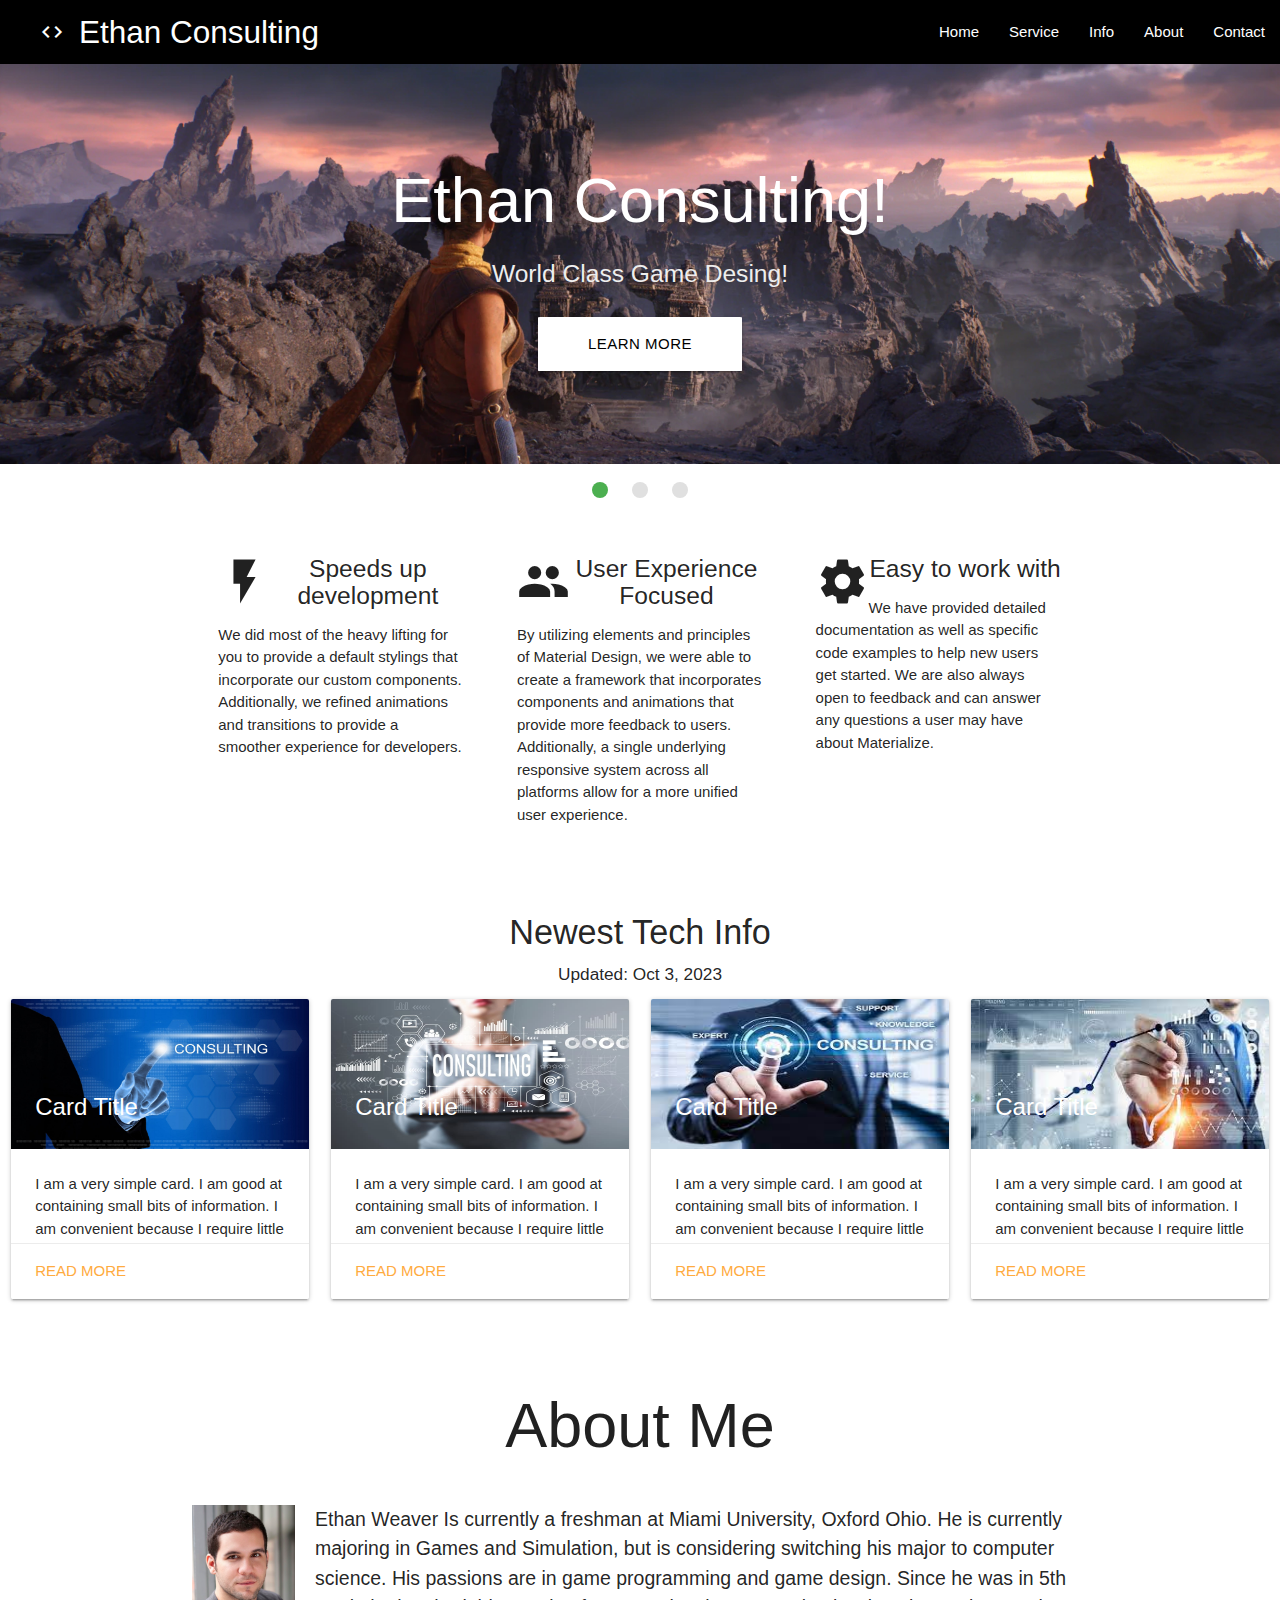
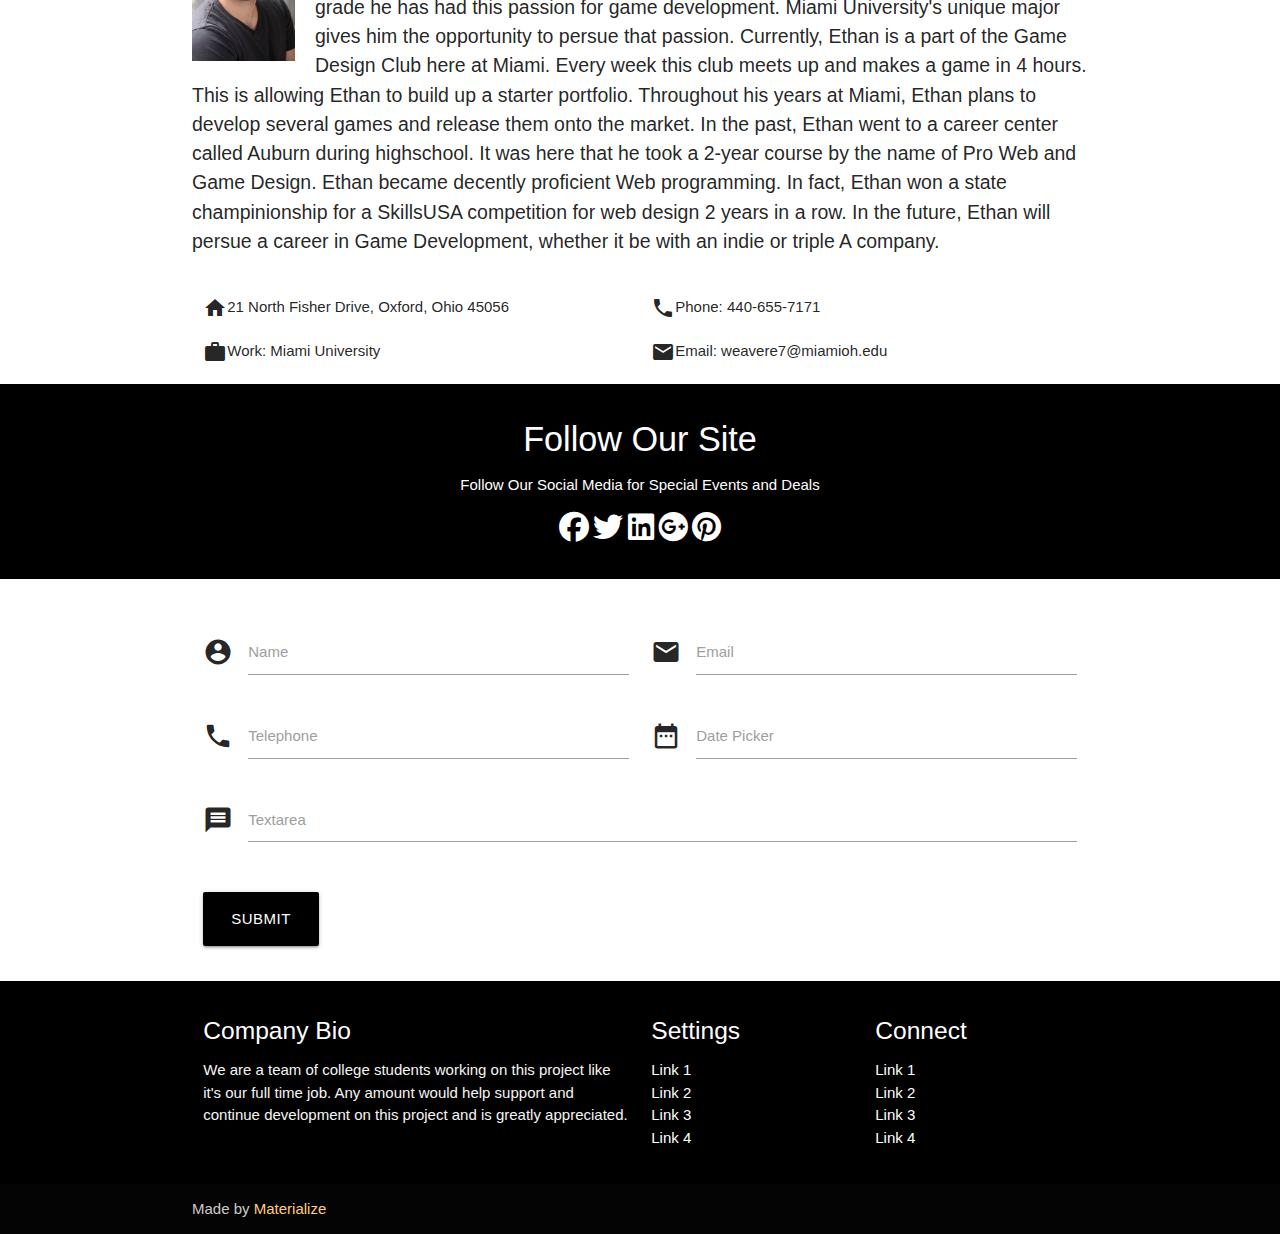
==== Assignment2/index.html @ a271a13d "Add files via upload" ====
<! -- It is after downloading a template from materializecss site and customizing it -->
    <!-- to darken the image pinetools.com/darken-image-->

    <!DOCTYPE html>
    <html lang="en">

    <head>
        <meta http-equiv="Content-Type" content="text/html; charset=UTF-8" />
        <meta name="viewport" content="width=device-width, initial-scale=1, maximum-scale=1.0" />
        <title>Tech Consulting</title>

        <!-- CSS  -->
        <link href="https://fonts.googleapis.com/icon?family=Material+Icons" rel="stylesheet">
        <link rel="stylesheet" href="https://cdnjs.cloudflare.com/ajax/libs/materialize/1.0.0/css/materialize.min.css">
        <link rel="stylesheet" href="https://cdnjs.cloudflare.com/ajax/libs/font-awesome/6.1.1/css/all.min.css">
        <link href="css/style.css" type="text/css" rel="stylesheet" media="screen,projection" />
        <!--  Scripts-->
        <script src="https://code.jquery.com/jquery-3.7.1.min.js"></script>
        <script src="https://cdnjs.cloudflare.com/ajax/libs/materialize/1.0.0/js/materialize.min.js"></script>
        <script>
            $(document).ready(function() {
                $('.sidenav').sidenav();
                $('.slider').slider();
                //$('.slider').slider({fullWidth: true, indicators: false, height: 500, interval: 6000});
                $('.scrollspy').scrollSpy();
                $('.datepicker').datepicker();
            });

        </script>
        <style>
            .headshot {
                float: left;
                height: 8em;
                margin-right: 1em;
                margin-bottom: 1em;
            }

            .aboutText {
                font-size: 1.3em;
            }
            
            .material-icons{
                float:left;
            }
        </style>
    </head>

    <body id="home">
        <!-- navigation bar -->
        <nav class="" role="navigation">
            <div class="nav-wrapper black lighten-1"><a id="logo-container" href="#" class="brand-logo"><i class="large material-icons">code</i>Ethan Consulting</a>
                <ul class="right hide-on-med-and-down">
                    <li><a href="#home">Home</a></li>
                    <li><a href="#service">Service</a></li>
                    <li><a href="#info">Info</a></li>
                    <li><a href="#about">About</a></li>
                    <li><a href="#contact">Contact</a></li>
                </ul>

                <ul id="nav-mobile" class="sidenav">
                    <li><a href="#home">Home</a></li>
                    <li><a href="#service">Service</a></li>
                    <li><a href="#info">Info</a></li>
                    <li><a href="#about">About</a></li>
                    <li><a href="#contact">Contact</a></li>
                </ul>
                <a href="#" data-target="nav-mobile" class="sidenav-trigger"><i class="material-icons menu">menu</i></a>
            </div>
        </nav>
        <!-- Slider -->
        <section class="slider">
            <ul class="slides">
                <li>
                    <img src="images/unreal.png"> <!-- random image -->
                    <div class="caption center-align">
                        <h1>Ethan Consulting!</h1>
                        <h5 class="light grey-text text-lighten-3">World Class Game Desing!</h5>
                        <a class="waves-effect waves-light btn btn-large white black-text">Learn More</a>
                    </div>
                </li>
                <li>
                    <img src="images/code.jpg"> <!-- random image -->
                    <div class="caption left-align">
                        <h1>Programmers of The Century</h1>
                        <h5 class="light grey-text text-lighten-3">From developers to innovators.</h5>
                        <a class="waves-effect waves-light btn btn-large white black-text">Learn More</a>

                    </div>
                </li>
                <li>
                    <img src="images/code2.jpg"> <!-- random image -->
                    <div class="caption right-align">
                        <h1>Ethical Hacking</h1>
                        <h5 class="light grey-text text-lighten-3">Opportunities In Ethical Hacking!</h5>
                        <a class="waves-effect waves-light btn btn-large white black-text">Learn More</a>
                    </div>
                </li>
            </ul>
        </section>

        <!-- Services -->
        <div id="service" class="container scrollspy">
            <div class="section">

                <!--   Icon Section   -->
                <div class="row">
                    <div class="col s12 m4">
                        <div class="icon-block">
                            <h2 class="center light-black-text"><i class="material-icons">flash_on</i></h2>
                            <h5 class="center">Speeds up development</h5>

                            <p class="light">We did most of the heavy lifting for you to provide a default stylings that incorporate our custom components. Additionally, we refined animations and transitions to provide a smoother experience for developers.</p>
                        </div>
                    </div>

                    <div class="col s12 m4">
                        <div class="icon-block">
                            <h2 class="center light-black-text"><i class="material-icons">group</i></h2>
                            <h5 class="center">User Experience Focused</h5>

                            <p class="light">By utilizing elements and principles of Material Design, we were able to create a framework that incorporates components and animations that provide more feedback to users. Additionally, a single underlying responsive system across all platforms allow for a more unified user experience.</p>
                        </div>
                    </div>

                    <div class="col s12 m4">
                        <div class="icon-block">
                            <h2 class="center light-black-text"><i class="material-icons">settings</i></h2>
                            <h5 class="center">Easy to work with</h5>

                            <p class="light">We have provided detailed documentation as well as specific code examples to help new users get started. We are also always open to feedback and can answer any questions a user may have about Materialize.</p>
                        </div>
                    </div>
                </div>
            </div>
        </div>

        <!-- Info -->
        <section id="info" class="section section-info scrollspy">
            <h4 class="center">Newest Tech Info</h4>
            <h6 class="center">Updated: Oct 3, 2023</h6>
            <!-- first card -->
            <div class="row">
                <div class="col l3 m6 s12">
                    <div class="card small">
                        <div class="card-image">
                            <img src="images/tech_consulting1.jpg">
                            <span class="card-title">Card Title</span>
                        </div>
                        <div class="card-content">
                            <p>I am a very simple card. I am good at containing small bits of information.
                                I am convenient because I require little markup to use effectively.</p>
                        </div>
                        <div class="card-action">
                            <a href="#">Read More</a>
                        </div>
                    </div>
                </div>
                <!-- second card -->
                <div class="col l3 m6 s12">
                    <div class="card small">
                        <div class="card-image">
                            <img src="images/tech_consulting2.jpg">
                            <span class="card-title">Card Title</span>
                        </div>
                        <div class="card-content">
                            <p>I am a very simple card. I am good at containing small bits of information.
                                I am convenient because I require little markup to use effectively.</p>
                        </div>
                        <div class="card-action">
                            <a href="#">Read More</a>
                        </div>
                    </div>
                </div>
                <!-- third card -->
                <div class="col l3 m6 s12">
                    <div class="card small">
                        <div class="card-image">
                            <img src="images/tech_consulting3.jpg">
                            <span class="card-title">Card Title</span>
                        </div>
                        <div class="card-content">
                            <p>I am a very simple card. I am good at containing small bits of information.
                                I am convenient because I require little markup to use effectively.</p>
                        </div>
                        <div class="card-action">
                            <a href="#">Read More</a>
                        </div>
                    </div>
                </div>
                <!-- fourth card -->
                <div class="col l3 m6 s12">
                    <div class="card small">
                        <div class="card-image">
                            <img src="images/tech_consulting4.jpg">
                            <span class="card-title">Card Title</span>
                        </div>
                        <div class="card-content">
                            <p>I am a very simple card. I am good at containing small bits of information.
                                I am convenient because I require little markup to use effectively.</p>
                        </div>
                        <div class="card-action">
                            <a href="#">Read More</a>
                        </div>
                    </div>
                </div>
            </div>
        </section>

        <!-- About Me -->
        <div class="container">
            <div class="row center">
                <h1>About Me</h1>
            </div>
            <div class="row">
                <p class="aboutText">
                    <img src="images/headshot.png" alt="headshot of me" class="headshot">
                    Ethan Weaver Is currently a freshman at Miami University, Oxford Ohio. He is currently majoring in Games and Simulation, but is considering switching his major to computer science. His passions are in game programming and game design. Since he was in 5th grade he has had this passion for game development. Miami University's unique major gives him the opportunity to persue that passion. Currently, Ethan is a part of the Game Design Club here at Miami. Every week this club meets up and makes a game in 4 hours. This is allowing Ethan to build up a starter portfolio. Throughout his years at Miami, Ethan plans to develop several games and release them onto the market. In the past, Ethan went to a career center called Auburn during highschool. It was here that he took a 2-year course by the name of Pro Web and Game Design. Ethan became decently proficient Web programming. In fact, Ethan won a state champinionship for a SkillsUSA competition for web design 2 years in a row. In the future, Ethan will persue a career in Game Development, whether it be with an indie or triple A company.
                </p>
            </div>
            <!-- Icons -->
            <div class="row">
                <div class="col s6">
                    <i class="material-icons">home</i> 21 North Fisher Drive, Oxford, Ohio 45056
                </div>
                <div class="col s6">
                    <i class="material-icons">local_phone</i> Phone: 440-655-7171
                </div>
            </div>
            <div class="row">
                <div class="col s6">
                    <i class="material-icons">work</i> Work: Miami University
                </div>
                <div class="col s6">
                    <i class="material-icons">email</i> Email: weavere7@miamioh.edu
                </div>
            </div>
        </div>

        <!-- Social Media -->
        <section class="section section-follow black darken-2 white-text center">
            <div class="container">
                <div class="row">
                    <div class="col s12">
                        <h4>Follow Our Site</h4>
                        <p>Follow Our Social Media for Special Events and Deals</p>
                        <!-- we used fontawesome for social media icons. see the link of fontawesome in line 14. you can also check https://fontawesome.com/icons -->
                        <a href="#" class="white-text">
                            <i class="fab fa-facebook fa-2x"></i>
                        </a>
                        <a href="#" class="white-text">
                            <i class="fab fa-twitter fa-2x"></i>
                        </a>
                        <a href="#" class="white-text">
                            <i class="fab fa-linkedin fa-2x"></i>
                        </a>
                        <a href="#" class="white-text">
                            <i class="fab fa-google-plus fa-2x"></i>
                        </a>
                        <a href="#" class="white-text"> <i class="fab fa-pinterest fa-2x"></i>
                        </a>
                    </div>

                </div>
            </div>
        </section>

        <!-- Contact Us -->
        <section id="contact" class="section section-contact scrollspy">
            <div class="container">
                <div class="row">
                    <form action="https://formsubmit.co/gabelee@miamioh.edu" method="POST" class="col s12">
                        <div class="row">
                            <div class="input-field col s6">
                                <i class="material-icons prefix">account_circle</i>
                                <input id="icon_prefix" type="text" name="name" class="validate">
                                <label for="icon_prefix">Name</label>
                            </div>
                            <div class="input-field col s6">
                                <i class="material-icons prefix">email</i>
                                <input id="icon_prefix" type="text" name="email" class="validate">
                                <label for="icon_prefix">Email</label>
                            </div>
                            <div class="input-field col s6">
                                <i class="material-icons prefix">phone</i>
                                <input id="icon_telephone" type="tel" class="validate" name="phone">
                                <label for="icon_telephone">Telephone</label>
                            </div>
                            <div class="input-field col s6">
                                <i class="material-icons prefix">date_range</i>
                                <input type="text" class="datepicker" id="icon_date">
                                <label for="icon_date">
                                    Date Picker
                                </label>
                            </div>
                            <div class="input-field col s12">
                                <i class="material-icons prefix">message</i>
                                <textarea id="textarea1" class="materialize-textarea" name="comment"></textarea>
                                <label for="textarea1">Textarea</label>
                            </div>
                        </div>
                        <input type="submit" value="Submit" class="black btn-large">
                    </form>
                </div>
            </div>
        </section>

        <!-- Footer -->
        <footer class="page-footer black">
            <div class="container">
                <div class="row">
                    <div class="col l6 s12">
                        <h5 class="white-text">Company Bio</h5>
                        <p class="grey-text text-lighten-4">We are a team of college students working on this project like it's our full time job. Any amount would help support and continue development on this project and is greatly appreciated.</p>


                    </div>
                    <div class="col l3 m6 s12">
                        <h5 class="white-text">Settings</h5>
                        <ul>
                            <li><a class="white-text" href="#!">Link 1</a></li>
                            <li><a class="white-text" href="#!">Link 2</a></li>
                            <li><a class="white-text" href="#!">Link 3</a></li>
                            <li><a class="white-text" href="#!">Link 4</a></li>
                        </ul>
                    </div>
                    <div class="col l3 m6 s12">
                        <h5 class="white-text">Connect</h5>
                        <ul>
                            <li><a class="white-text" href="#!">Link 1</a></li>
                            <li><a class="white-text" href="#!">Link 2</a></li>
                            <li><a class="white-text" href="#!">Link 3</a></li>
                            <li><a class="white-text" href="#!">Link 4</a></li>
                        </ul>
                    </div>
                </div>
            </div>
            <div class="footer-copyright">
                <div class="container">
                    Made by <a class="orange-text text-lighten-3" href="http://materializecss.com">Materialize</a>
                </div>
            </div>
        </footer>
    </body>

    </html>
---- Assignment2/css/style.css ----
/* Custom Stylesheet */
/**
 * Use this file to override Materialize files so you can update
 * the core Materialize files in the future
 *
 * Made By MaterializeCSS.com
 */

.icon-block {
  padding: 0 15px;
}
.icon-block .material-icons {
	font-size: inherit;
}

.brand-logo {
    margin-left: 40px;
}

.slider .btn {
    margin-top: 20px;
    padding: 0 50px;
    border-radius: 1%;
}

.card-image img, .card-content p{
    height: 150px;
}

.section-follow .fa-4x {
    margin:5px 10px;
}

.section-contact {
    margin-top: 20px
}
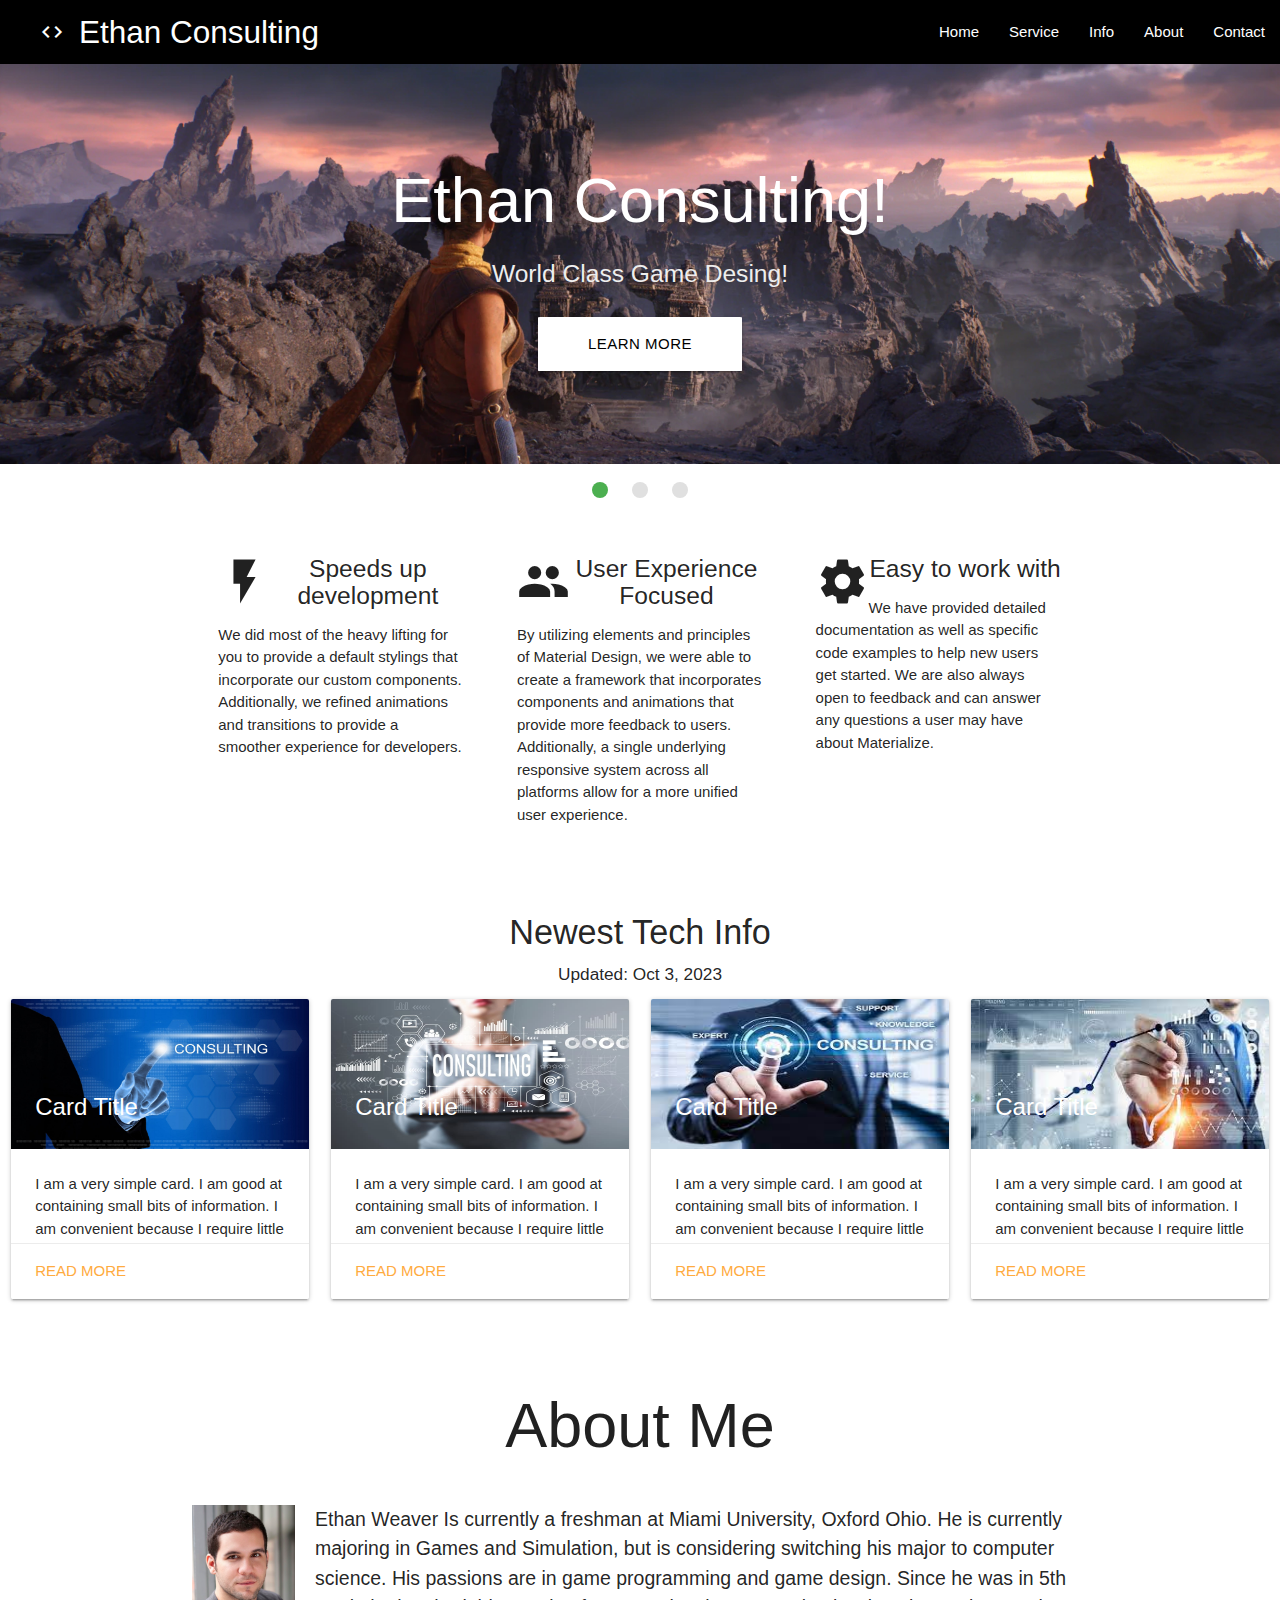
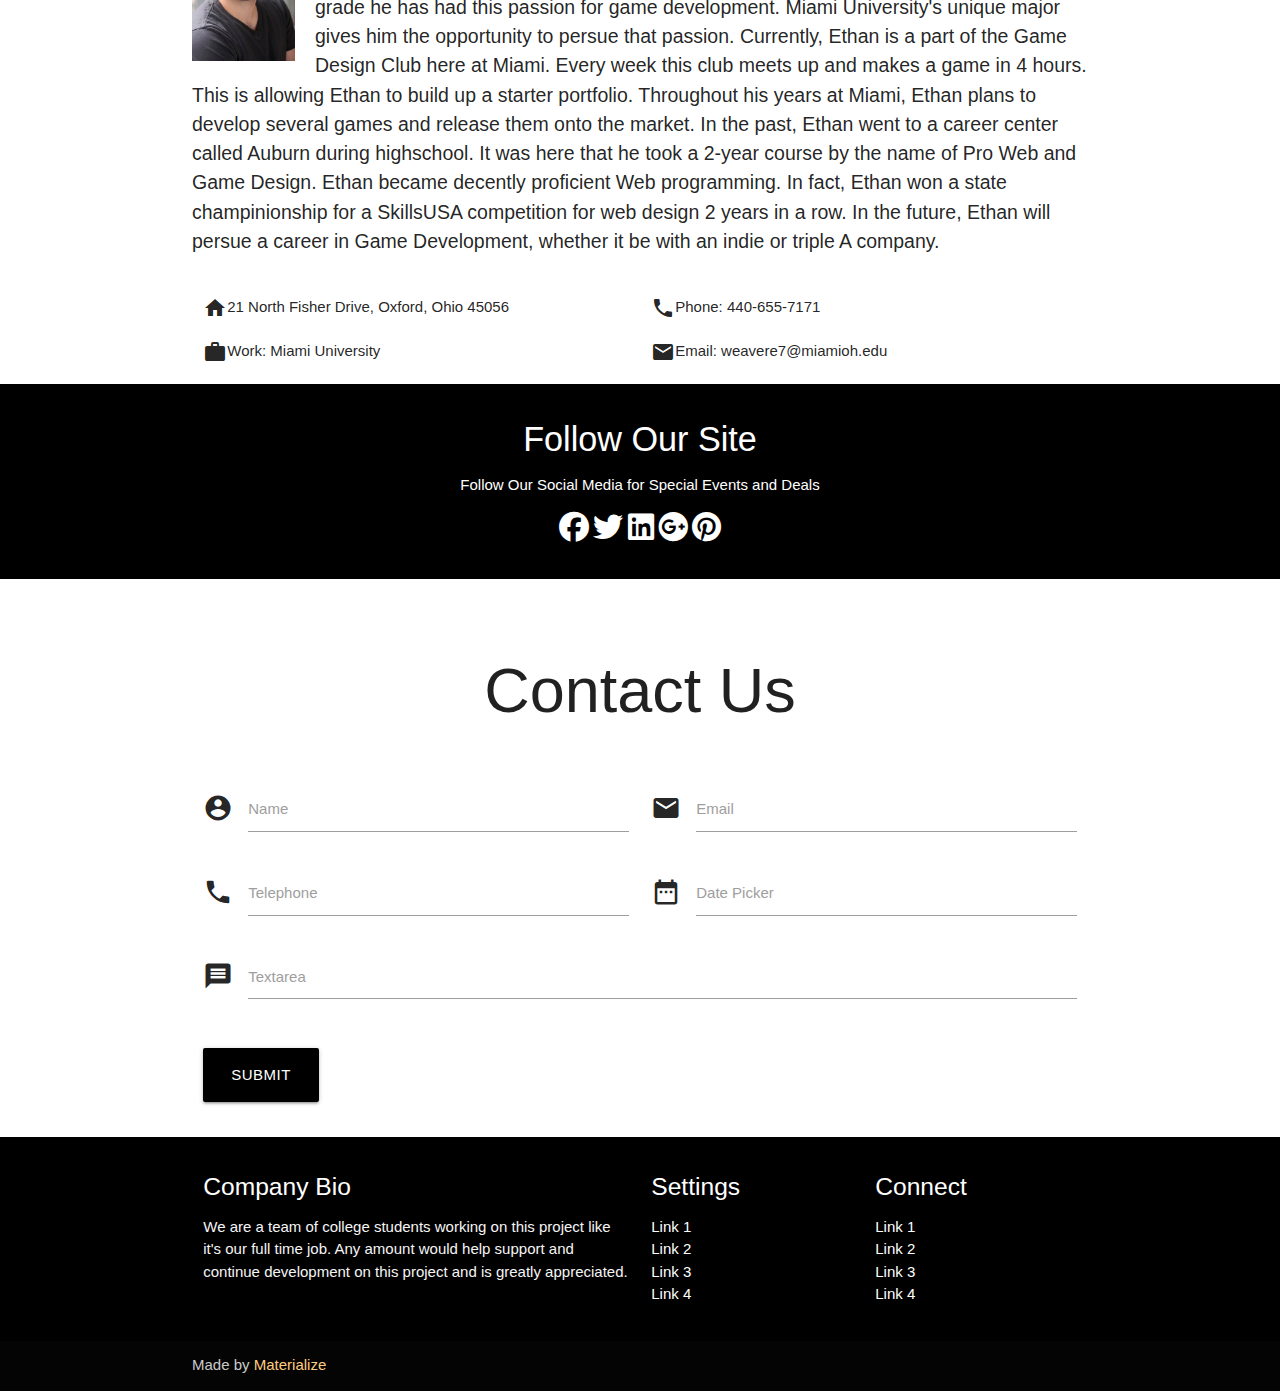
==== commit cb8da675: "Add files via upload" ====
--- a/Assignment2/index.html
+++ b/Assignment2/index.html
@@ -267,17 +267,20 @@
         <!-- Contact Us -->
         <section id="contact" class="section section-contact scrollspy">
             <div class="container">
+                <div class="row center">
+                    <h1>Contact Us</h1>
+                </div>
                 <div class="row">
-                    <form action="https://formsubmit.co/gabelee@miamioh.edu" method="POST" class="col s12">
+                    <form action="https://formsubmit.co/weavere7@miamioh.edu" method="POST" class="col s12">
                         <div class="row">
                             <div class="input-field col s6">
                                 <i class="material-icons prefix">account_circle</i>
-                                <input id="icon_prefix" type="text" name="name" class="validate">
+                                <input id="icon_Name" type="text" name="name" class="validate">
                                 <label for="icon_prefix">Name</label>
                             </div>
                             <div class="input-field col s6">
                                 <i class="material-icons prefix">email</i>
-                                <input id="icon_prefix" type="text" name="email" class="validate">
+                                <input id="icon_Email" type="text" name="email" class="validate">
                                 <label for="icon_prefix">Email</label>
                             </div>
                             <div class="input-field col s6">
@@ -287,7 +290,8 @@
                             </div>
                             <div class="input-field col s6">
                                 <i class="material-icons prefix">date_range</i>
-                                <input type="text" class="datepicker" id="icon_date">
+                                <input type="text" class="datepicker" id="icon_date"
+                                name="date">
                                 <label for="icon_date">
                                     Date Picker
                                 </label>
